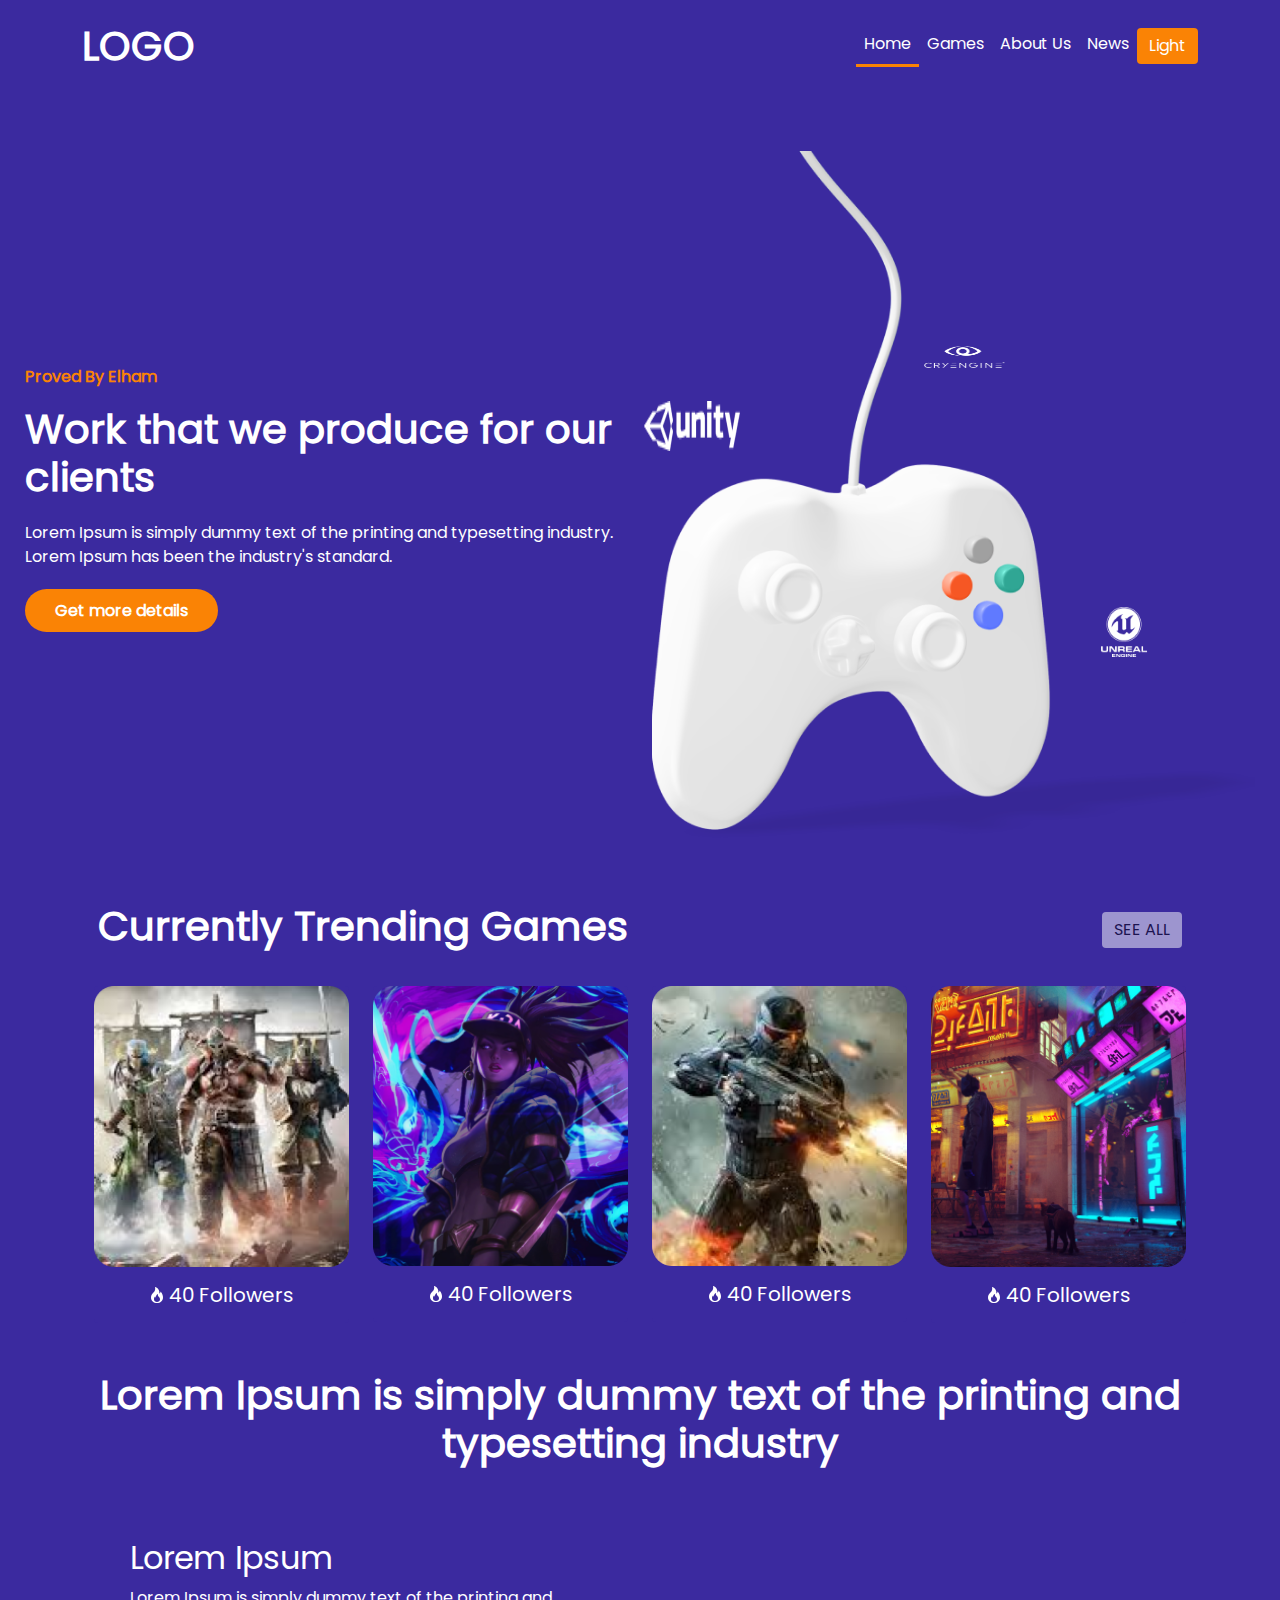
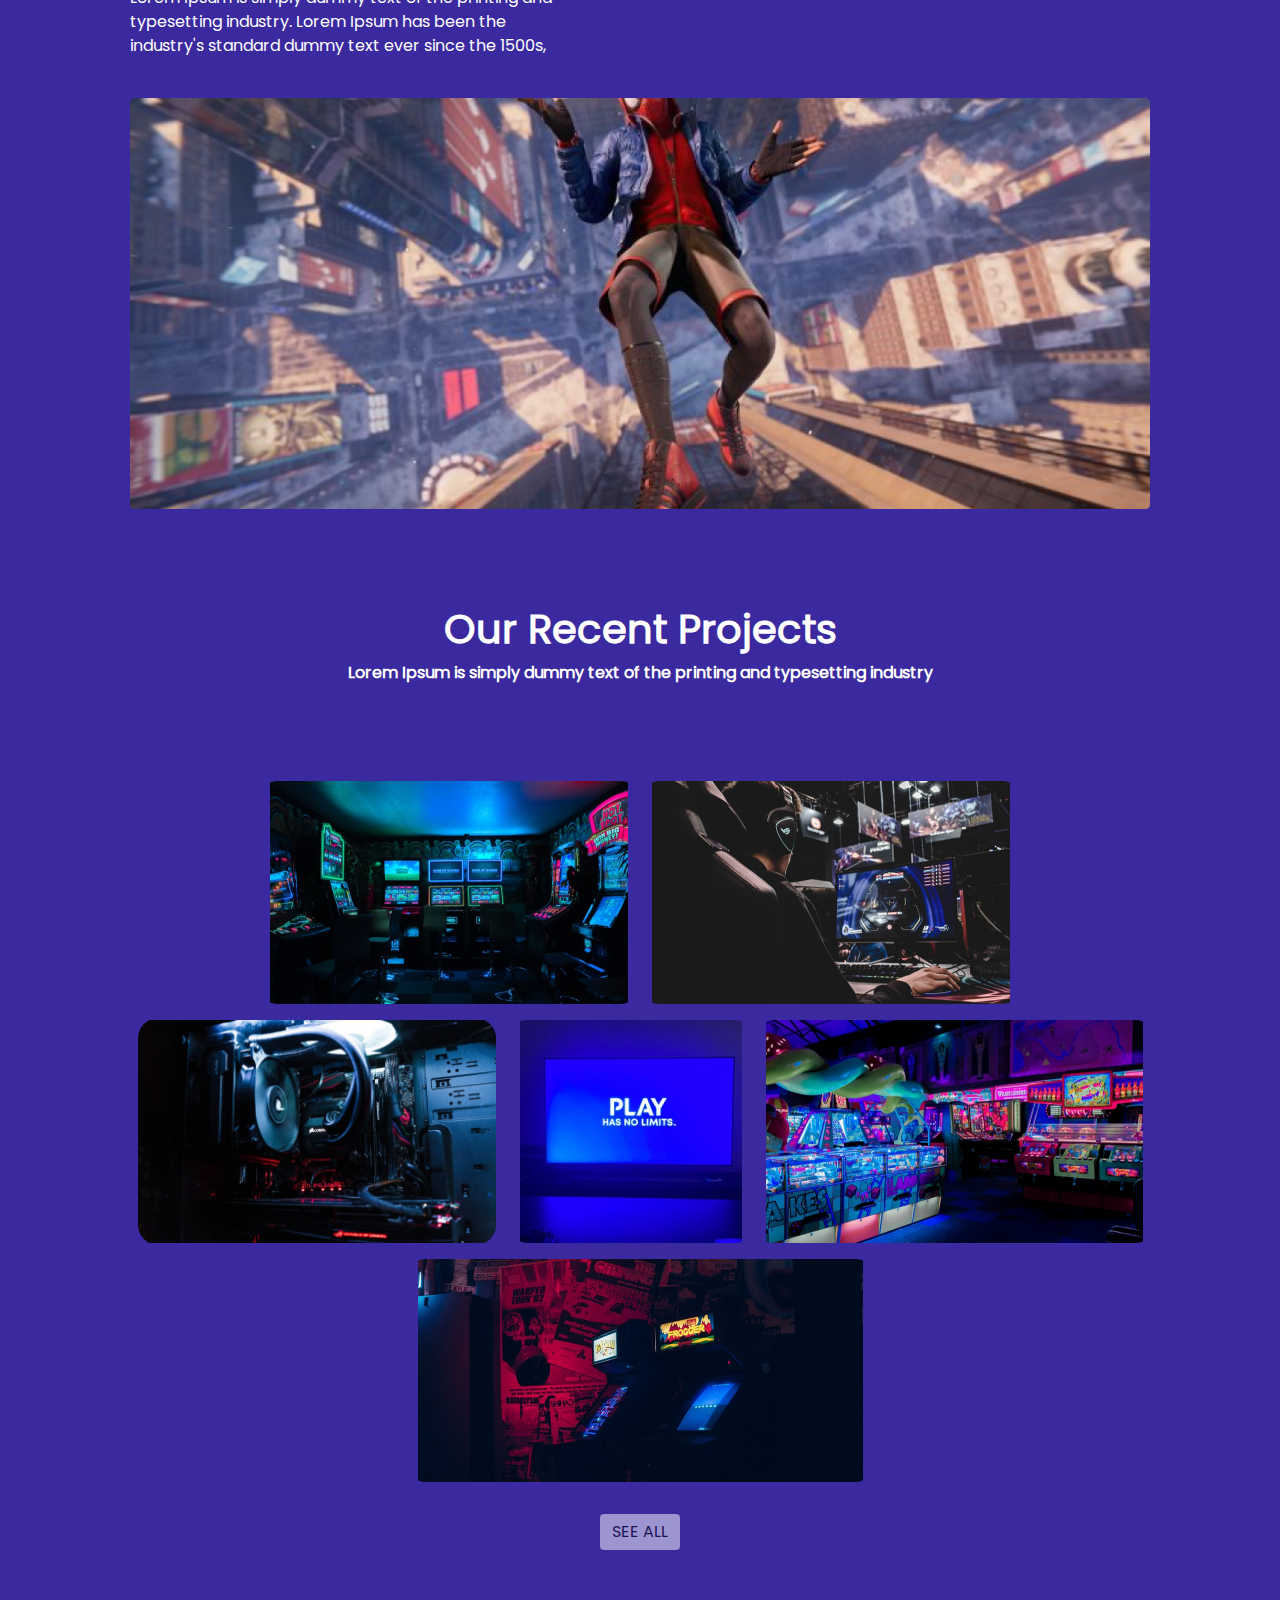
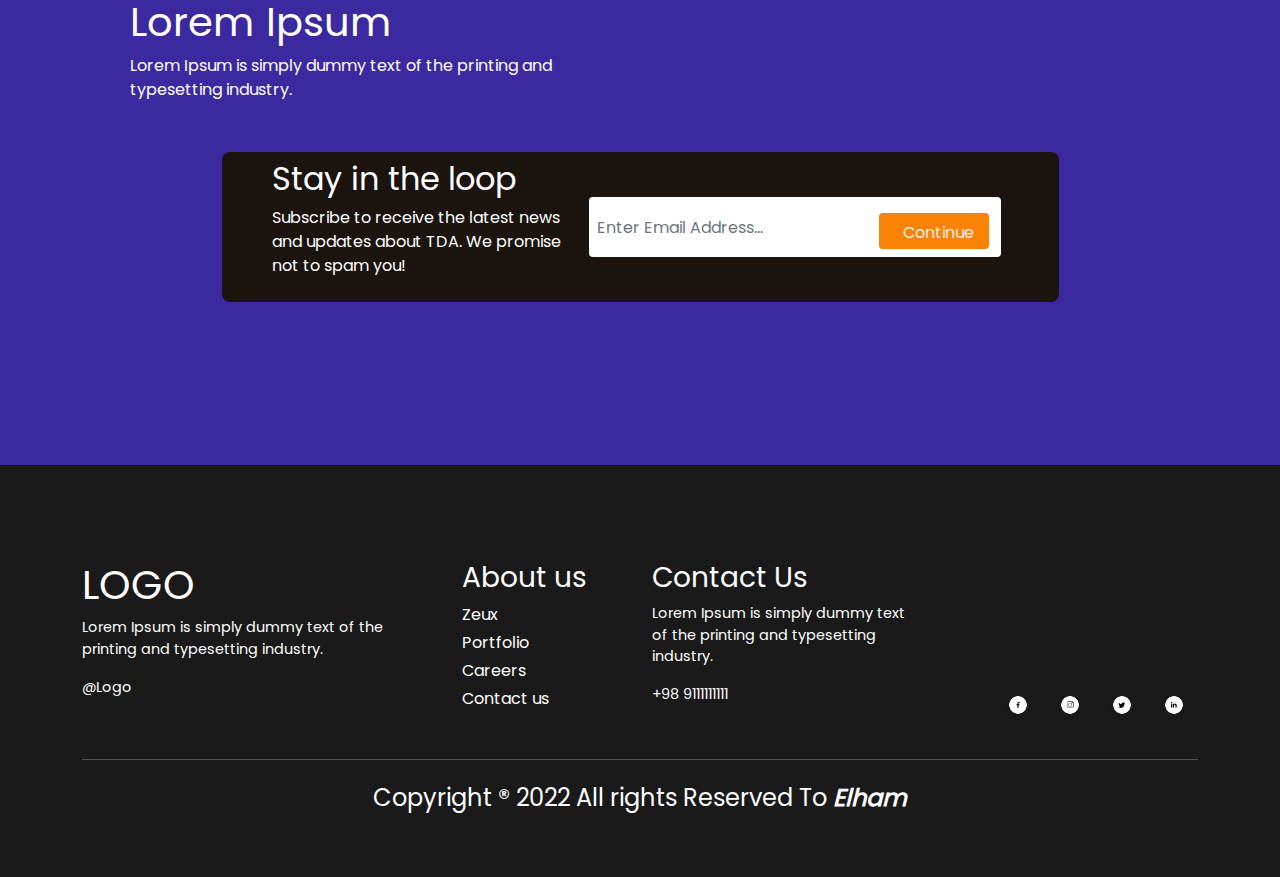
==== index.html @ fc18a687 "Add files via upload" ====
<!DOCTYPE html>
<html lang="en">
  <head>
    <meta charset="UTF-8">
    <meta name="viewport" content="width=device-width, initial-scale=1">
    <meta name="description" content="Description of website">
    <link rel="icon" type="image/png" href="assets/images/logo.png">
    
    <link href="./styles/bootstrap/bootstrap/css/bootstrap.css" rel="stylesheet">
    <link rel="stylesheet" href="styles/style.css">
    
    <title>Home</title>
    <style>
:root {
      --blueGradient: #3B2A9F;
      --bg-blue-gradient: var(--blueGradient);
      --secondary: #FA8305;
      --primary-100: #5141AA;
      --box_bg: #1C140F;
    }
  
    .blue-gradient-background {
      background: var(--bg-blue-gradient);
    }
    .secondary-color-bg {
      background: var(--secondary);
    }
    </style>  
  </head>
  <body>
<!-- Header -->
<header class="header container-lg d-flex justify-content-between align-items-center py-3">
  <h1 class="text-white fw-bold mb-0 mr-4">LOGO</h1>
  <nav class="navbar navbar-expand-lg navbar-light">
      <button class="navbar-toggler" type="button" data-toggle="collapse" data-target="#navbarNav" aria-controls="navbarNav" aria-expanded="false" aria-label="Toggle navigation">
        <img src="assets/images/document.png" alt="Menu" class="navbar-toggler-icon-custom">      </button>
      <div class="collapse navbar-collapse blue-gradient-background" id="navbarNav">
          <ul class="navbar-nav ml-auto">
              <li class="nav-item">
                  <a class="text-white nav-link custom-border-bottom" href="index.html">Home</a>
              </li>
              <li class="nav-item">
                  <a class="text-white nav-link" href="games.html">Games</a>
              </li>
              <li class="nav-item">
                  <a class="text-white nav-link" href="#foot">About Us</a>
              </li>
              <li class="nav-item">
                  <a class="text-white nav-link" href="news.html">News</a>
              </li>
          </ul>
          <button class="text-white btn custom-button-color my-2 my-sm-0" type="button">Light</button>
      </div>
  </nav>
</header>


<!-- Main -->
<main>
  
  <div class="showcase-section">
    <div class="container">
      <div class="row align-items-center flex-column-reverse flex-lg-row justify-content-between"> 
        <div class="col-lg-6 text-side">
          <p class="fw-bold" style="color: var(--secondary);">Proved By Elham</p>
          <h1 class="showcase-heading">Work that we produce for our clients</h1>
          <p class="showcase-text">Lorem Ipsum is simply dummy text of the printing and typesetting industry. Lorem Ipsum has been the industry's standard.</p>
          <a href="games.html" class="showcase-button">Get more details</a>
        </div>
        <div class="col-lg-6 image-side text-center">
          <div class="image-and-logos-wrapper"> 
            <div class="showcase-logos d-none d-lg-block">
              <img src="assets/images/cry 1.png" alt="CryEngine Logo" class="logo-cryengine">
              <img src="assets/images/unreal 1.png" alt="Unreal Engine Logo" class="logo-unreal">
              <img src="assets/images/unity 1.png" alt="Unity Logo" class="logo-unity">
            </div>
            <img src="assets/images/joy_stick 1.png" alt="Joystick" class="img-fluid joystick">
          </div>
        </div>
      </div>
    </div>
  </div>
  
      <!-- Part 2 -->
      <section class="trending-games container-lg">
        <div class="header d-flex justify-content-center align-items-center justify-content-lg-between py-1">
            <h1 class="text-white">Currently Trending Games</h1>
            <button class="btn btn-light see-all-btn d-lg-inline d-none">SEE ALL</button>
        </div>
        <ul class="d-flex justify-content-center align-items-start flex-wrap mt-4 row mx-0 list-unstyled">
            <li class="col-12 col-md-6 col-lg-3">
                <div class="card border-0" style="background-color: var(--blueGradient);">
                    <img src="./assets/images/Rectangle 23.png" class="card-img card-img-top rounded mx-auto d-block" alt="Game 1 Description">
                    <div class="card-body d-flex justify-content-center align-items-center py-2">
                        <svg class="bi bi-fire followers-icon" xmlns="http://www.w3.org/2000/svg" width="16" height="16" fill="currentColor" viewBox="0 0 16 16">
                          <path d="M8 16c3.314 0 6-2 6-5.5 0-1.5-.5-4-2.5-6 .25 1.5-1.25 2-1.25 2C11 4 9 .5 6 0c.357 2 .5 4-2 6-1.25 1-2 2.729-2 4.5C2 14 4.686 16 8 16m0-1c-1.657 0-3-1-3-2.75 0-.75.25-2 1.25-3C6.125 10 7 10.5 7 10.5c-.375-1.25.5-3.25 2-3.5-.179 1-.25 2 1 3 .625.5 1 1.364 1 2.25C11 14 9.657 15 8 15"/>
                        </svg>
                        <h5 class="text-white ms-1 mt-2">40 Followers</h5>
                    </div>
                </div>
            </li>
            <li class="col-12 col-md-6 col-lg-3">
              <div class="card border-0" style="background-color: var(--blueGradient);">
                  <img src="./assets/images/Rectangle 24.png" class="card-img card-img-top rounded mx-auto d-block" alt="Game 2 Description">
                  <div class="card-body d-flex justify-content-center align-items-center py-2">
                      <svg class="bi bi-fire followers-icon" xmlns="http://www.w3.org/2000/svg" width="16" height="16" fill="currentColor" viewBox="0 0 16 16">
                        <path d="M8 16c3.314 0 6-2 6-5.5 0-1.5-.5-4-2.5-6 .25 1.5-1.25 2-1.25 2C11 4 9 .5 6 0c.357 2 .5 4-2 6-1.25 1-2 2.729-2 4.5C2 14 4.686 16 8 16m0-1c-1.657 0-3-1-3-2.75 0-.75.25-2 1.25-3C6.125 10 7 10.5 7 10.5c-.375-1.25.5-3.25 2-3.5-.179 1-.25 2 1 3 .625.5 1 1.364 1 2.25C11 14 9.657 15 8 15"/>
                      </svg>
                      <h5 class="text-white ms-1 mt-2">40 Followers</h5>
                  </div>
              </div>
          </li>
          <li class="col-12 col-md-6 col-lg-3">
            <div class="card border-0" style="background-color: var(--blueGradient);">
                <img src="./assets/images/Rectangle 25.png" class="card-img card-img-top rounded mx-auto d-block" alt="Game 3 Description">
                <div class="card-body d-flex justify-content-center align-items-center py-2">
                    <svg class="bi bi-fire followers-icon" xmlns="http://www.w3.org/2000/svg" width="16" height="16" fill="currentColor" viewBox="0 0 16 16">
                      <path d="M8 16c3.314 0 6-2 6-5.5 0-1.5-.5-4-2.5-6 .25 1.5-1.25 2-1.25 2C11 4 9 .5 6 0c.357 2 .5 4-2 6-1.25 1-2 2.729-2 4.5C2 14 4.686 16 8 16m0-1c-1.657 0-3-1-3-2.75 0-.75.25-2 1.25-3C6.125 10 7 10.5 7 10.5c-.375-1.25.5-3.25 2-3.5-.179 1-.25 2 1 3 .625.5 1 1.364 1 2.25C11 14 9.657 15 8 15"/>
                    </svg>
                    <h5 class="text-white ms-1 mt-2">40 Followers</h5>
                </div>
            </div>
        </li>
        <li class="col-12 col-md-6 col-lg-3">
          <div class="card border-0" style="background-color: var(--blueGradient);">
              <img src="./assets/images/Rectangle 26.png" class="card-img card-img-top rounded mx-auto d-block" alt="Game 4 Description">
              <div class="card-body d-flex justify-content-center align-items-center py-2">
                  <svg class="bi bi-fire followers-icon" xmlns="http://www.w3.org/2000/svg" width="16" height="16" fill="currentColor" viewBox="0 0 16 16">
                    <path d="M8 16c3.314 0 6-2 6-5.5 0-1.5-.5-4-2.5-6 .25 1.5-1.25 2-1.25 2C11 4 9 .5 6 0c.357 2 .5 4-2 6-1.25 1-2 2.729-2 4.5C2 14 4.686 16 8 16m0-1c-1.657 0-3-1-3-2.75 0-.75.25-2 1.25-3C6.125 10 7 10.5 7 10.5c-.375-1.25.5-3.25 2-3.5-.179 1-.25 2 1 3 .625.5 1 1.364 1 2.25C11 14 9.657 15 8 15"/>
                  </svg>
                  <h5 class="text-white ms-1 mt-2">40 Followers</h5>
              </div>
          </div>
      </li>
        </ul>
    </section>
    
    
    
    
      <!-- Part 3 -->
      <section class="text-section container-lg ">
        <div class="title text-center my-4 ">
            <h1 class="text-white mt-5">Lorem Ipsum is simply dummy text of the printing and typesetting industry</h1>
        </div>
        <div class="content d-flex  flex-lg-row flex-column align-items-center m-lg-5">
          <div class="text-block col-lg-5 col-md-10 my-4 text-start">
            <h2 class="text-white">Lorem Ipsum</h2>
            <p class="text-white">Lorem Ipsum is simply dummy text of the printing and typesetting industry. Lorem Ipsum has been the industry's standard dummy text ever since the 1500s,</p>
        </div>        
            <div class="image-block ms-lg-6 mt-4 mt-lg-0 ">
                <img class="rounded-5" src="./assets/images/Rectangle 4.png" alt="Image description highlighting the context" style="object-fit: cover; object-position: center; width: 100%;">
            </div>
        </div>
    </section>
    
      <!-- Part 4 -->
      <section class="recent-projects container-lg">
        <div class="text-center my-4 pt-5 p-md-5">
            <h1 class="text-white">Our Recent Projects</h1>
            <p class="text-white">Lorem Ipsum is simply dummy text of the printing and typesetting industry</p>
        </div>
        <div class="project-images my-3">
          <div class="row justify-content-center mx-auto">
              <img class="img-fluid col-lg-4 col-md-6 col-12 rounded-5 my-2" src="assets/images/Rectangle 15 (1).png" alt="01" style="width: 100%; height: 223px;">
              <img class="img-fluid col-lg-4 col-md-6 col-12 rounded-5 my-2" src="assets/images/Rectangle 16 (1).png" alt="02" style="width: 100%; height: 223px;">
              <img class="img-fluid col-lg-4 col-md-6 col-12 rounded-5 my-2" src="assets/images/Rectangle 17 (1).png" alt="03" style="width: 100%; height: 223px;">
              <img class="img-fluid col-lg-4 col-md-6 d-none d-md-block rounded-5 my-2" src="assets/images/Rectangle 19 (1).png" alt="04" style="width: 100%; height: 223px;">
              <img class="img-fluid col-lg-4 col-md-6 d-none d-md-block rounded-5 my-2" src="assets/images/Rectangle 18 (1).png" alt="05" style="width: 100%; height: 223px;">
              <img class="img-fluid col-lg-4 col-md-6 d-none d-md-block rounded-5 my-2" src="assets/images/Rectangle 20 (1).png" alt="06" style="width: 100%; height: 223px;">
          </div>
      </div>
      
      </div>
      
        <div class="text-center my-4">
            <button class="btn btn-light text-black">SEE ALL</button>
        </div>
    </section>
    
      <!-- Part 5 -->
      <section class="subscription-section container-lg">
        <div class="text-container m-lg-5 text-center text-lg-start col-10 col-lg-5 my-4 mx-auto" >
            <h1 class="text-white">Lorem Ipsum</h1>
            <p class="text-white">Lorem Ipsum is simply dummy text of the printing and typesetting industry.</p>
        </div>
        <div class="subscription-box bg-box_bg py-2 w-75 rounded-4 mx-auto d-flex flex-column flex-lg-row align-items-center justify-content-center" style="background-color: var(--box_bg); padding: 50px; margin: 50px;">
            <div class="subscription-text col-11 col-lg-5 text-center text-lg-start">
                <h2 class="text-white">Stay in the loop</h2>
                <p class="text-white">Subscribe to receive the latest news and updates about TDA. We promise not to spam you!</p>
            </div>
            <div class="search_bar d-flex position-relative" style="width: 100%;">
              <input class="form-input form-control pe-5" type="text" placeholder="Enter Email Address..." aria-label="Email Address">
              <button class="btn btn-warning position-absolute end-0 top-0">Continue</button>
          </div>          
            </div>
        </div>
    </section>
    
    <!-- Footer -->
    <footer class="footer bg-box_bg w-100" id="foot">
      <div class="container-lg text-white justify-content-center pt-5">
          <div class="row py-2">
              <div class="footer-logo col-lg-4 col-md-6 col-sm-12 text-center text-lg-start">
                  <h1 class="f-bold">LOGO</h1>
                  <p>Lorem Ipsum is simply dummy text of the printing and typesetting industry.</p>
                  <p>@Logo</p>
              </div>
              <div class="footer-about col-lg-2 col-md-6 col-sm-12 text-center text-lg-start">
                  <h3>About us</h3>
                  <ul class="list-unstyled">
                      <li>Zeux</li>
                      <li>Portfolio</li>
                      <li>Careers</li>
                      <li>Contact us</li>
                  </ul>
              </div>
              <div class="footer-contact col-lg-3 col-md-12 col-sm-12 text-center text-lg-start">
                  <h3>Contact Us</h3>
                  <p>Lorem Ipsum is simply dummy text of the printing and typesetting industry.</p>
                  <p>+98 9111111111</p>
              </div>
              <div class="footer-social col-lg-3 col-md-12 col-sm-12 d-flex align-items-end justify-content-end">
                <div class="d-none d-md-block">
                    <img src="./assets/images/Group 5.png" alt="Facebook Logo" class="rounded-circle p-1 mx-1" width="40">
                    <img src="./assets/images/Group 11.png" alt="Instagram Logo" class="rounded-circle p-1 mx-1" width="40">
                    <img src="./assets/images/Group 10.png" alt="Twitter Logo" class="rounded-circle p-1 mx-1" width="40">
                    <img src="./assets/images/Group 9.png" alt="LinkedIn Logo" class="rounded-circle p-1 mx-1" width="40">
                </div>
                <div class="d-md-none text-center">
                    <img src="./assets/images/Group 5.png" alt="Facebook Logo" class="rounded-circle p-1 mx-1" width="40">
                    <img src="./assets/images/Group 11.png" alt="Instagram Logo" class="rounded-circle p-1 mx-1" width="40">
                    <img src="./assets/images/Group 10.png" alt="Twitter Logo" class="rounded-circle p-1 mx-1" width="40">
                    <img src="./assets/images/Group 9.png" alt="LinkedIn Logo" class="rounded-circle p-1 mx-1" width="40">
                </div>
            </div>
            
          </div>
          <hr class="footer-divider my-4">
          <div class="copyright text-center pb-3">
              <h4>Copyright ® 2022 All rights Reserved To <b><i>Elham</i></b></h4>
          </div>
      </div>
  </footer>
  
    <script src="https://code.jquery.com/jquery-3.5.1.slim.min.js"></script>
    <script src="https://cdn.jsdelivr.net/npm/@popperjs/core@2.5.4/dist/umd/popper.min.js"></script>
    <script src="https://maxcdn.bootstrapcdn.com/bootstrap/4.5.2/js/bootstrap.min.js"></script>
</body>
  </body>
</html>
---- styles/style.css ----
@font-face {
  font-family: poppins;
  src: url('../assets/fonts/Poppins-Regular.ttf'); 
}

@font-face {
  font-family: poppins-Bold;
  src: url('../assets/fonts/Poppins-Bold.ttf');
}

* {
  padding: 0;
  margin: 0;
  font-family: poppins;
  box-sizing: border-box;
}

:root {
  --black-700: #000;
  --blueGradiant: #3B2A9F;
  --secondary: #FA8305;
  --primary-100: #5141AA;
  --box_bg: #1C140F;
}

.header {
  display: flex;
  justify-content: space-between;
  align-items: center;  
  width: 100%;
  position: relative;
}

.navbar-toggler {
  border: none; 
  position: absolute;
  right: 0;  
  top: 0;   
}

@media (max-width: 768px) { 
  .header {
      justify-content: flex-start; 
  }

  .navbar {
    width: 100%;
  
}
  .navbar-collapse {
    position: absolute;
    background-color: rgba(0, 0, 0, 0.9);
    width: 100%;
    top: 56px;
    left: 0;
    z-index: 1000;
}

  .navbar-toggler {
    position: absolute;
    right: 0; 
    top: 0;  
}

h1.text-white.fw-bold.mb-0.mr-4 { 
    margin-right: auto; 
  }
}

.card-img {
  width: 251px; 
  height: 277px;
  transition: opacity 0.3s ease-in-out;
}

.card-img:hover {
  opacity: 0.7; 
}

.followers-icon {
  transition: transform 0.3s ease-in-out;
}

.card-body:hover .followers-icon {
  transform: scale(1.2); 
}

@media (max-width: 768px) { 
  .card-img {
      width: 100%; 
  }
}


@media (min-width: 992px) {
  .project-images img:nth-child(1),
  .project-images img:nth-child(2),
  .project-images img:nth-child(3) {
      max-width: 382px;
  }
  .project-images img:nth-child(4) {
      max-width: 246px;
  }
  .project-images img:nth-child(5) {
      max-width: 401px;
  }
  .project-images img:nth-child(6) {
      max-width: 469px;
  }
}

@media (min-width: 768px) and (max-width: 991px) { 
  .project-images img:nth-child(1) {
      max-width: 352px;
  }
  .project-images img:nth-child(2) {
      max-width: 280px;
  }
  .project-images img:nth-child(3) {
      max-width: 305px;
  }
  .project-images img:nth-child(4) {
      max-width: 335px;
  }
  .project-images img:nth-child(5) {
      max-width: 246px;
  }
  .project-images img:nth-child(6) {
      max-width: 401px;
  }
}

@media (max-width: 767px) { 
  .project-images img {
      display: none; 
  }
  .project-images img:nth-child(1),
  .project-images img:nth-child(2),
  .project-images img:nth-child(3) {
      display: block;
      max-width: 401px;
  }
}

@media screen and (min-width: 992px) { 
  .showcase-section .container {
    padding-left: 5px;
    padding-right: 5px;
  }
}

@media (min-width: 768px) and (max-width: 991px) {
  .card-container .game-card {
      flex: 0 0 calc(50% - 16px);
      max-width: calc(50% - 16px);
      margin-right: 16px;
      margin-bottom: 16px;
  }
  .card-container .game-card:nth-child(2n) {
      margin-right: 0;
  }
}

.game-card:hover .bi-fire {
  transform: scale(1.2);
  transition: transform 0.3s ease;
}

.game-card:hover .card-img-top {
  opacity: 0.7;
  transition: opacity 0.3s ease;
}

.section-main {
  display: flex;
  flex-direction: column;
  justify-content: center;
  align-items: center;
  margin: 1rem 0;
}

.content-area p, .content-area h1 {
  margin: 1rem 0;
  color: #FFF;
}

.custom-border-bottom {
  border-bottom: 3px solid var(--secondary);
}
.custom-button-color {
  background-color: var(--secondary);
  border: none; 
}

.btn-warning {
  background-color: var(--secondary);
  border: none;
  padding: 0.5rem 1.5rem;
  border-radius: 50px;
  margin-top: 1rem;
}

.trending-games .header {
  padding: 1rem;
  gap: 20px;
}

.trending-games h1 {
  color: #FFF;
  font-weight: bold;
}

.see-all-btn {
  background-color: #FFF;
  color: #000;
  border: none;
  opacity: 0.5;
  transition: opacity 0.3s;
}

.see-all-btn:hover {
  opacity: 1; 
}

.game-card {
  background:var(--blueGradiant); 
  margin: 0.5rem;
}

.game-card .card-info {
  padding: 0.5rem;
  align-items: center;
  display: flex;
  justify-content: center;
}

.card-img-top {
  width: 100%; 
  height: auto; 
}

.bi-fire {
  fill: #fff;
}

@media (min-width: 992px) {
  .game-card {
      width: calc(25% - 1rem); 
  }
}

.text-section .title h1 {
  font-weight: bold;
  color: #FFF;
}

.text-section .content {
  flex-wrap: wrap;
}

.text-section .text-block {
  text-align: center;
}

.text-section .image-block img {
  width: 100%; 
  height: auto; 
}

@media (min-width: 992px) {
  .text-section .content {
      justify-content: space-between; 
  }

  .text-section .text-block {
      text-align: left; 
  }
}

@media (min-width: 768px) and (max-width: 991px) {
  .project-images img {
      flex: 0 0 50%;
      max-width: 50%; 
  }
}


.recent-projects {
  color: #FFF; 
}

.recent-projects h1, .recent-projects p {
  font-weight: bold; 
}

.recent-projects  img {
  object-fit: cover;
  object-position: center; 
}

.recent-projects button {
  background-color: #FFF; 
  border: none; 
  opacity: 0.5;
  transition: opacity 0.3s;
}

.recent-projects button:hover {
  opacity: 1; 
}

@media (max-width: 992px) {
  .recent-projects  .col-md-6, .recent-projects  .col-md-3 {
      width: 100%; 
  }
}


.subscription-section {
  color: #FFF;
}

.subscription-box {
  background: #f0f0f0;
  padding: 1rem; 
  border-radius: 8px;
}

.subscription-text h2 {
  margin-bottom: 0.5rem; 
}

.form-input {
  border: none; 
  padding: 0.5rem; 
  margin-right: 0.5rem;
}

.btn-warning {
  background-color: var(--secondary); 
  border: none; 
}

@media (max-width: 768px) {
  .subscription-box {
      flex-direction: column;
  }

  .subscription-form {
      margin-top: 1rem; 
  }
}

.footer {
  background-color: #1a1a1a; 
  color: white;
  padding-top: 3rem;
}

.footer h1, .footer h3 {
  margin-bottom: 0.5rem;
}

.footer p {
  font-size: 0.9rem;
}

.footer ul {
  padding-left: 0;
}

.footer ul li {
  margin-bottom: 0.25rem;
}

.footer-social img {
  width: 40px;
  height: 40px; 
  border-radius: 50%; 
  padding: 0.25rem;
  margin: 0 0.25rem;
}

.footer-divider {
  border-color: white;
  border-width: 5px;
}

@media (max-width: 768px) {
  .footer-social {
      justify-content: center;
  }
}


.image-area img {
  display: none; 
}

@media (min-width: 768px) {
  .image-area img {
      display: inline; 
  }
}


body {
  background-color: var(--blueGradiant);
}

.logo {
  color: white;
  font-family: poppins-Bold;
}

.main {
  padding: 0 148px;
}


.trends {
  list-style: none;
  display: grid;
  grid-template-columns: auto auto auto auto;
  gap: 25px;
  justify-content: center;
}

.trend {
  margin: 10px;
}



.footer {
  margin-top: 163px;
  padding: 40px;
  font-family: poppins;
  width: 100%; 
  text-align: left; 
  justify-content: space-between;
}



.f1 {
  flex-basis: 20%; 
  min-width: 150px; 
  text-align: left; 
  margin-right: 50px;  
}


.f1 a, .f1 p {
  text-align: left;
}

.f1 ul { 
  list-style: none; 
  padding: 0; 
}


body, html {
  margin: 0;
  padding: 0;
  box-sizing: border-box;
}

.header, .footer {
  width: 100%;
  text-align: center;
}

a, .btn_h, .btn_11, .btn_21, .btn_43, .search_btn {
  cursor: pointer;
}

.img22, .img3, .img_421, .img_422, .img_423, .img_424, .img_425, .img_426, .img_f4 {
  width: 100%;
  height: auto;
}


.container {
  padding: 0 15px;
  margin: auto;
  max-width: 1140px; 
}

@media screen and (min-width: 1441px) {
  .container {
      padding: 0 150px;
  }
}

@media screen and (max-width: 1440px) {
  .container {
      max-width: 100%; 
      padding: 0 30px;
  }
}

@media screen and (max-width: 1439px) {
  .search {
    max-width: 300px;
  }
}


@media screen and (max-width: 1139px) {
  .container {
      max-width: 768px;
      padding: 0 20px;
  }

  .header div, .footer div, .div2, .div3, .div4, .div5 {
      flex-direction: column;
      align-items: center;
  }

  .nav-link, a {
      font-size: 14px;
      padding: 10px;
  }
  
  .btn_h, .btn_11, .btn_21, .btn_43, .search_btn {
      padding: 8px 16px;
  }
  .search {
    width: 100%; 
    max-width: 300px; 
    margin: auto; 
    padding: 5px 10px;
  }
}

@media screen and (max-width: 767px) {
  .container {
      max-width: 100%;
      padding: 0 10px;
  }

  .header, .footer, .div1, .div2, .div3, .div4, .div5 {
      flex-direction: column;
  }

  .nav-link, a {
      font-size: 12px;
  }
  
  .btn_h, .btn_11, .btn_21, .btn_43, .search_btn {
      width: 100%;
      margin: 5px 0; 
  }
  
  .search {
    max-width: 100px;
  }
 
}


body {
  margin: 0;
  padding: 0;
  font-family: Arial, sans-serif;
}
.showcase-section {
  background-color: var(--blueGradiant); 
  color: white;
  padding: 60px 20px;
}
.showcase-heading {
  font-weight: bold;
  margin-bottom: 20px;
}
.showcase-text {
  margin-bottom: 30px;
}
.showcase-button {
  background-color: var(--secondary); 
  color: white;
  border-radius: 50px;
  padding: 10px 30px;
  text-decoration: none;
  font-weight: bold;
}
.showcase-logos img {
  height: 50px; 
  margin: 0 10px;
}
@media (min-width: 992px) { 
  .row.align-items-center {
    flex-direction: row; 
  }
  .text-side {
    text-align: left;
    order: 1;
  }
  .image-side {
    order: 2; 
  }
}
@media (max-width: 991px) { 
  .row.align-items-center {
    flex-direction: column-reverse; 
  }
  .text-side {
    text-align: center;
  }
  .showcase-logos {
    display: block; 
  }
}
@media (max-width: 767px) { 
  .image-side {
    display: none;
  }
}


.image-and-logos-wrapper {
  position: relative;
}


@media (min-width: 1200px) { 
  .logo-cryengine, .logo-unreal, .logo-unity {
    position: absolute;
  }
  .logo-cryengine {
    width: 85px;
    height: 90px;
    top: 30%; 
    left: 50%; 
    transform: translateX(-50%) translateY(-50%);
  }
  .logo-unreal {
    top: 70%;
    right: 20%;
    transform: translateX(50%) translateY(-50%);

  }
  .logo-unity {
    width: 96px;
    height: 30px;
    top: 40%; 
    left: 5%;
    transform: translateX(-50%) translateY(-50%);
  }
}

.joystick {
  position: relative;
  z-index: 10; 
}

.search_bar {
  max-width: 500px; 
  height: 60px;
}

.form-input {
  width: 100%;
  height: 100%;
  margin-left: 10px;
  padding-right: 80px;
  border-radius: .25rem; 
}

.btn-warning {
  height: calc(1.5em + .75rem); 
  width: 110px;
  margin-right: 20px;
  border-radius: 0.25rem .25rem .25rem 0.25rem;
  border: 0;
  color: #f0f0f0;
}


@media (min-width: 992px) {
  .footer div {
      text-align: left;
  }
}

@media (max-width: 991px) {
  .footer div {
      text-align: center;
  }
}
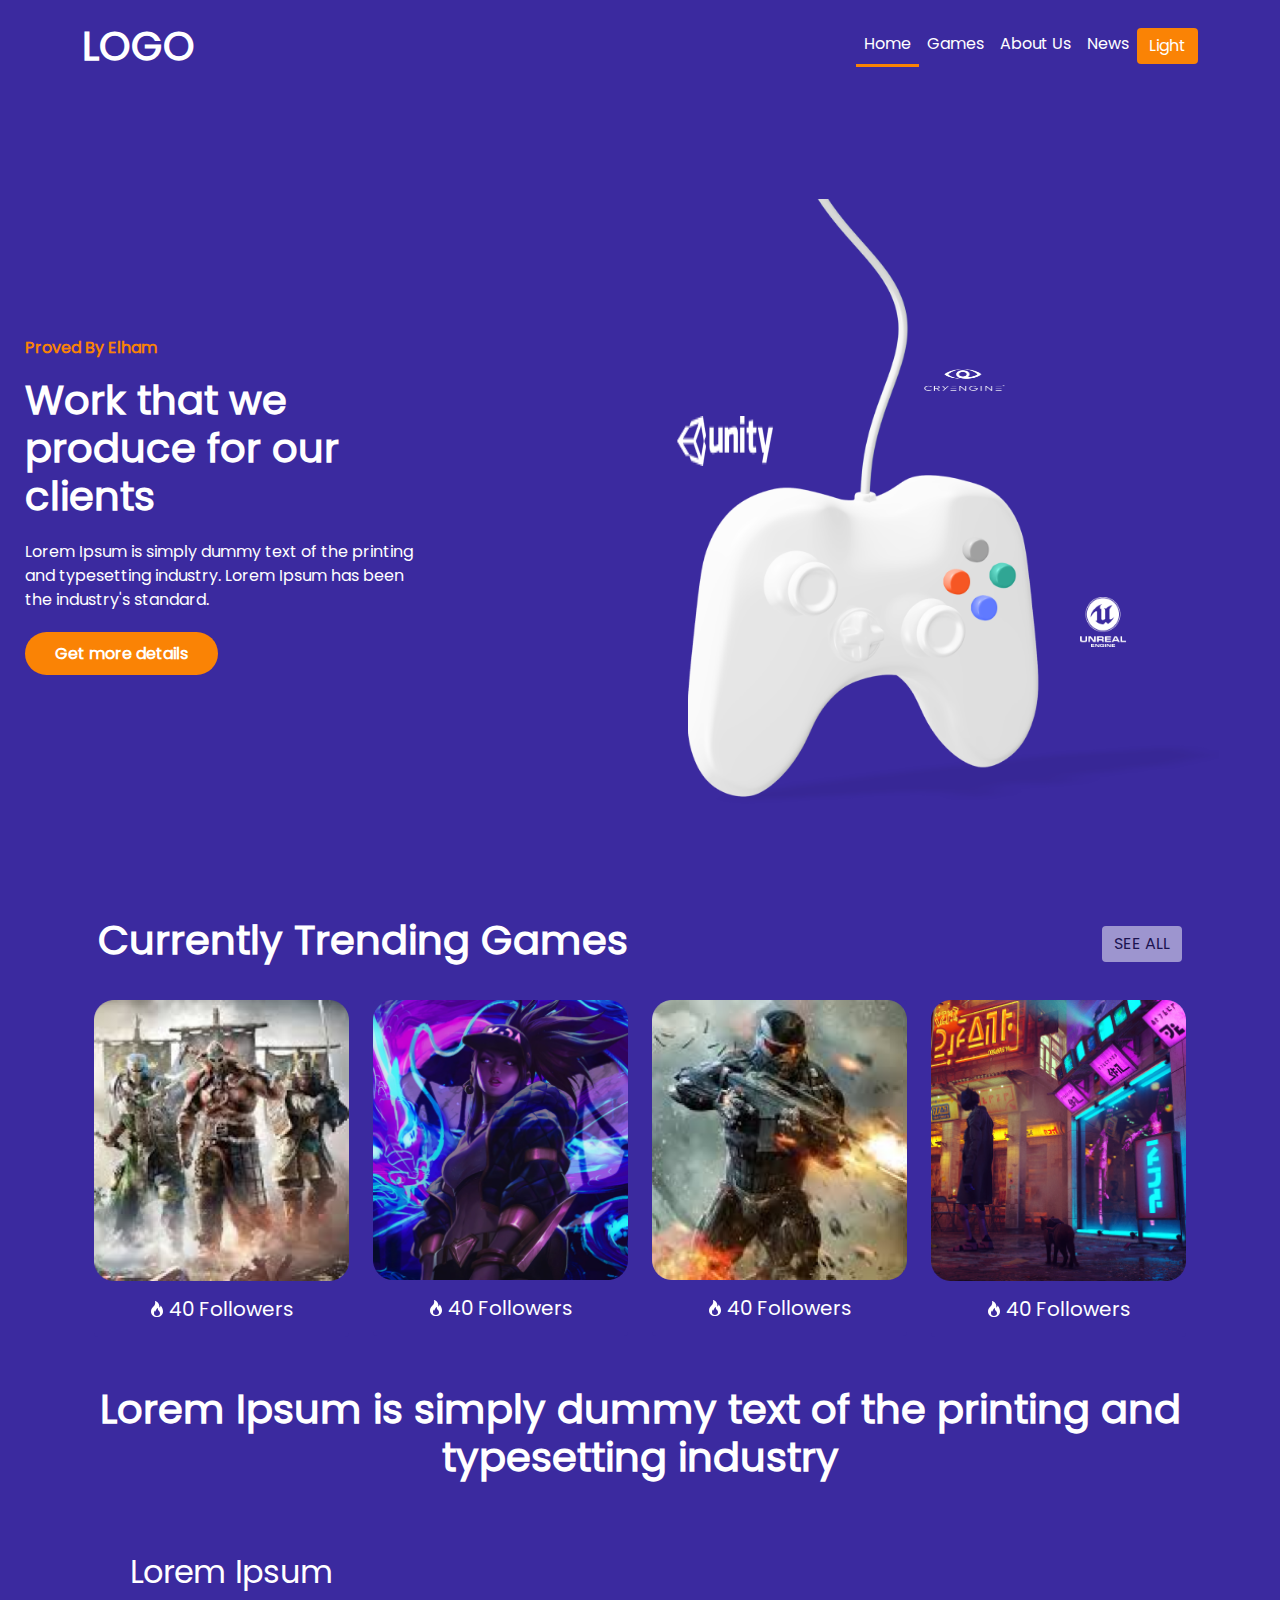
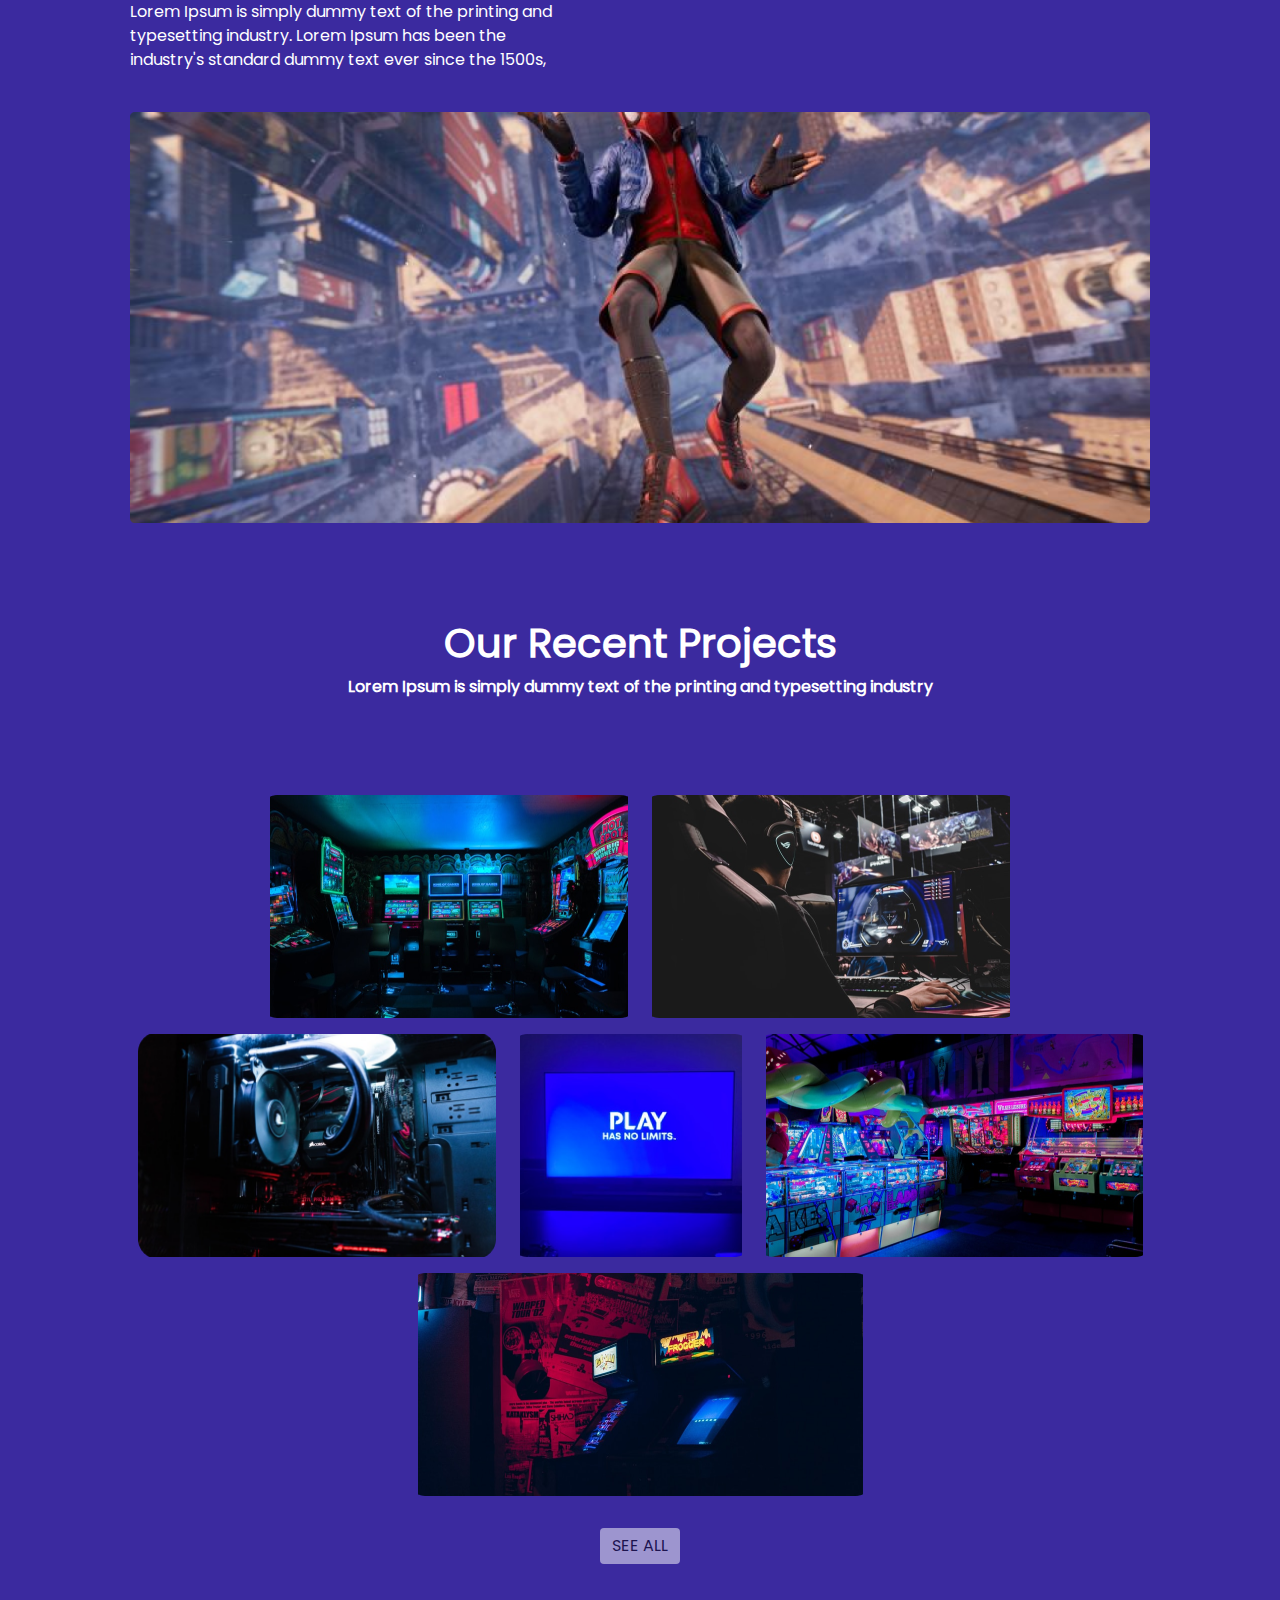
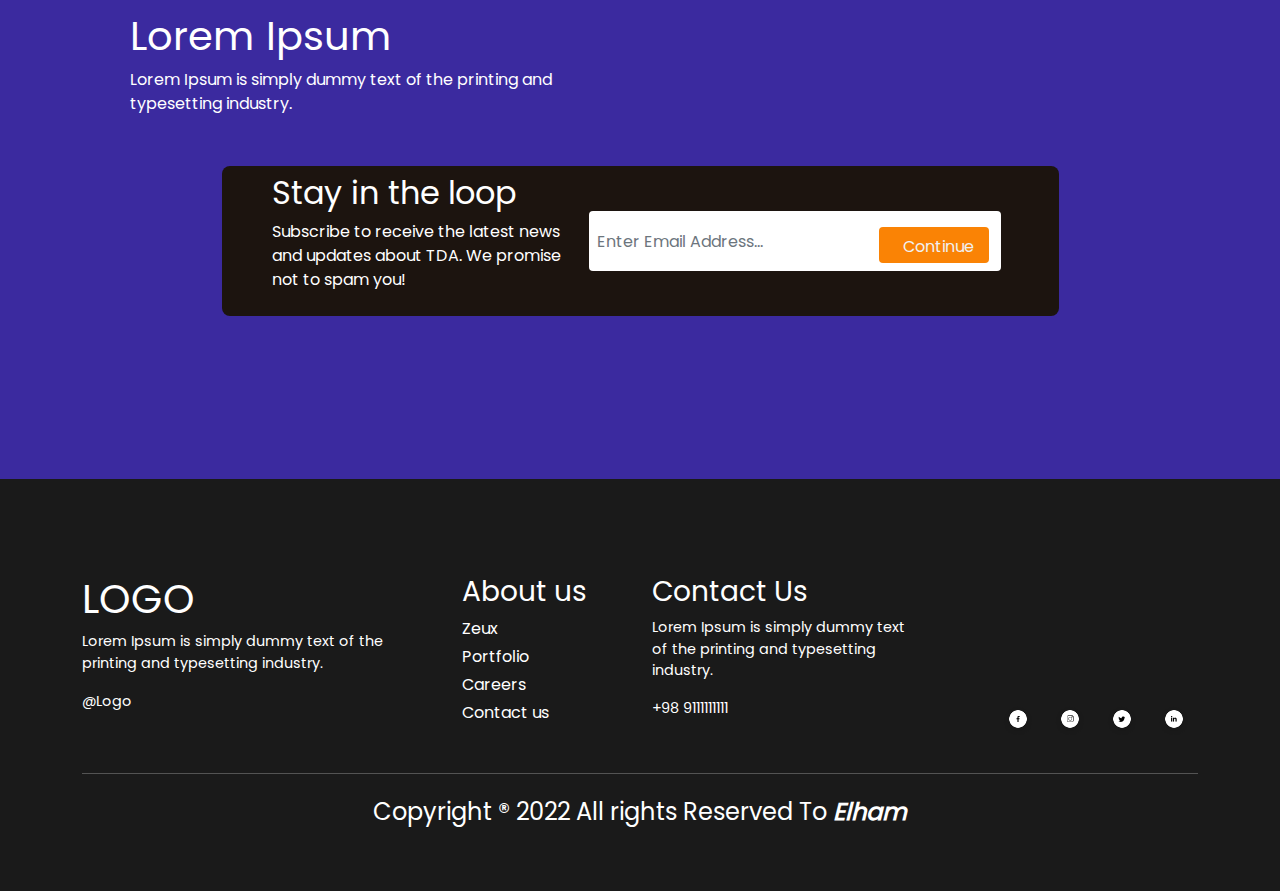
==== commit becdfc24: "Update index.html" ====
--- a/index.html
+++ b/index.html
@@ -61,13 +61,13 @@
   <div class="showcase-section">
     <div class="container">
       <div class="row align-items-center flex-column-reverse flex-lg-row justify-content-between"> 
-        <div class="col-lg-6 text-side">
+        <div class="col-lg-4 text-side">
           <p class="fw-bold" style="color: var(--secondary);">Proved By Elham</p>
           <h1 class="showcase-heading">Work that we produce for our clients</h1>
           <p class="showcase-text">Lorem Ipsum is simply dummy text of the printing and typesetting industry. Lorem Ipsum has been the industry's standard.</p>
           <a href="games.html" class="showcase-button">Get more details</a>
         </div>
-        <div class="col-lg-6 image-side text-center">
+        <div class="col-lg-6 image-side text-center p-5">
           <div class="image-and-logos-wrapper"> 
             <div class="showcase-logos d-none d-lg-block">
               <img src="assets/images/cry 1.png" alt="CryEngine Logo" class="logo-cryengine">
@@ -161,14 +161,15 @@
             <p class="text-white">Lorem Ipsum is simply dummy text of the printing and typesetting industry</p>
         </div>
         <div class="project-images my-3">
-          <div class="row justify-content-center mx-auto">
+           <div class="row justify-content-center mx-auto">
               <img class="img-fluid col-lg-4 col-md-6 col-12 rounded-5 my-2" src="assets/images/Rectangle 15 (1).png" alt="01" style="width: 100%; height: 223px;">
               <img class="img-fluid col-lg-4 col-md-6 col-12 rounded-5 my-2" src="assets/images/Rectangle 16 (1).png" alt="02" style="width: 100%; height: 223px;">
               <img class="img-fluid col-lg-4 col-md-6 col-12 rounded-5 my-2" src="assets/images/Rectangle 17 (1).png" alt="03" style="width: 100%; height: 223px;">
               <img class="img-fluid col-lg-4 col-md-6 d-none d-md-block rounded-5 my-2" src="assets/images/Rectangle 19 (1).png" alt="04" style="width: 100%; height: 223px;">
               <img class="img-fluid col-lg-4 col-md-6 d-none d-md-block rounded-5 my-2" src="assets/images/Rectangle 18 (1).png" alt="05" style="width: 100%; height: 223px;">
               <img class="img-fluid col-lg-4 col-md-6 d-none d-md-block rounded-5 my-2" src="assets/images/Rectangle 20 (1).png" alt="06" style="width: 100%; height: 223px;">
-          </div>
+          </div> 
+          
       </div>
       
       </div>
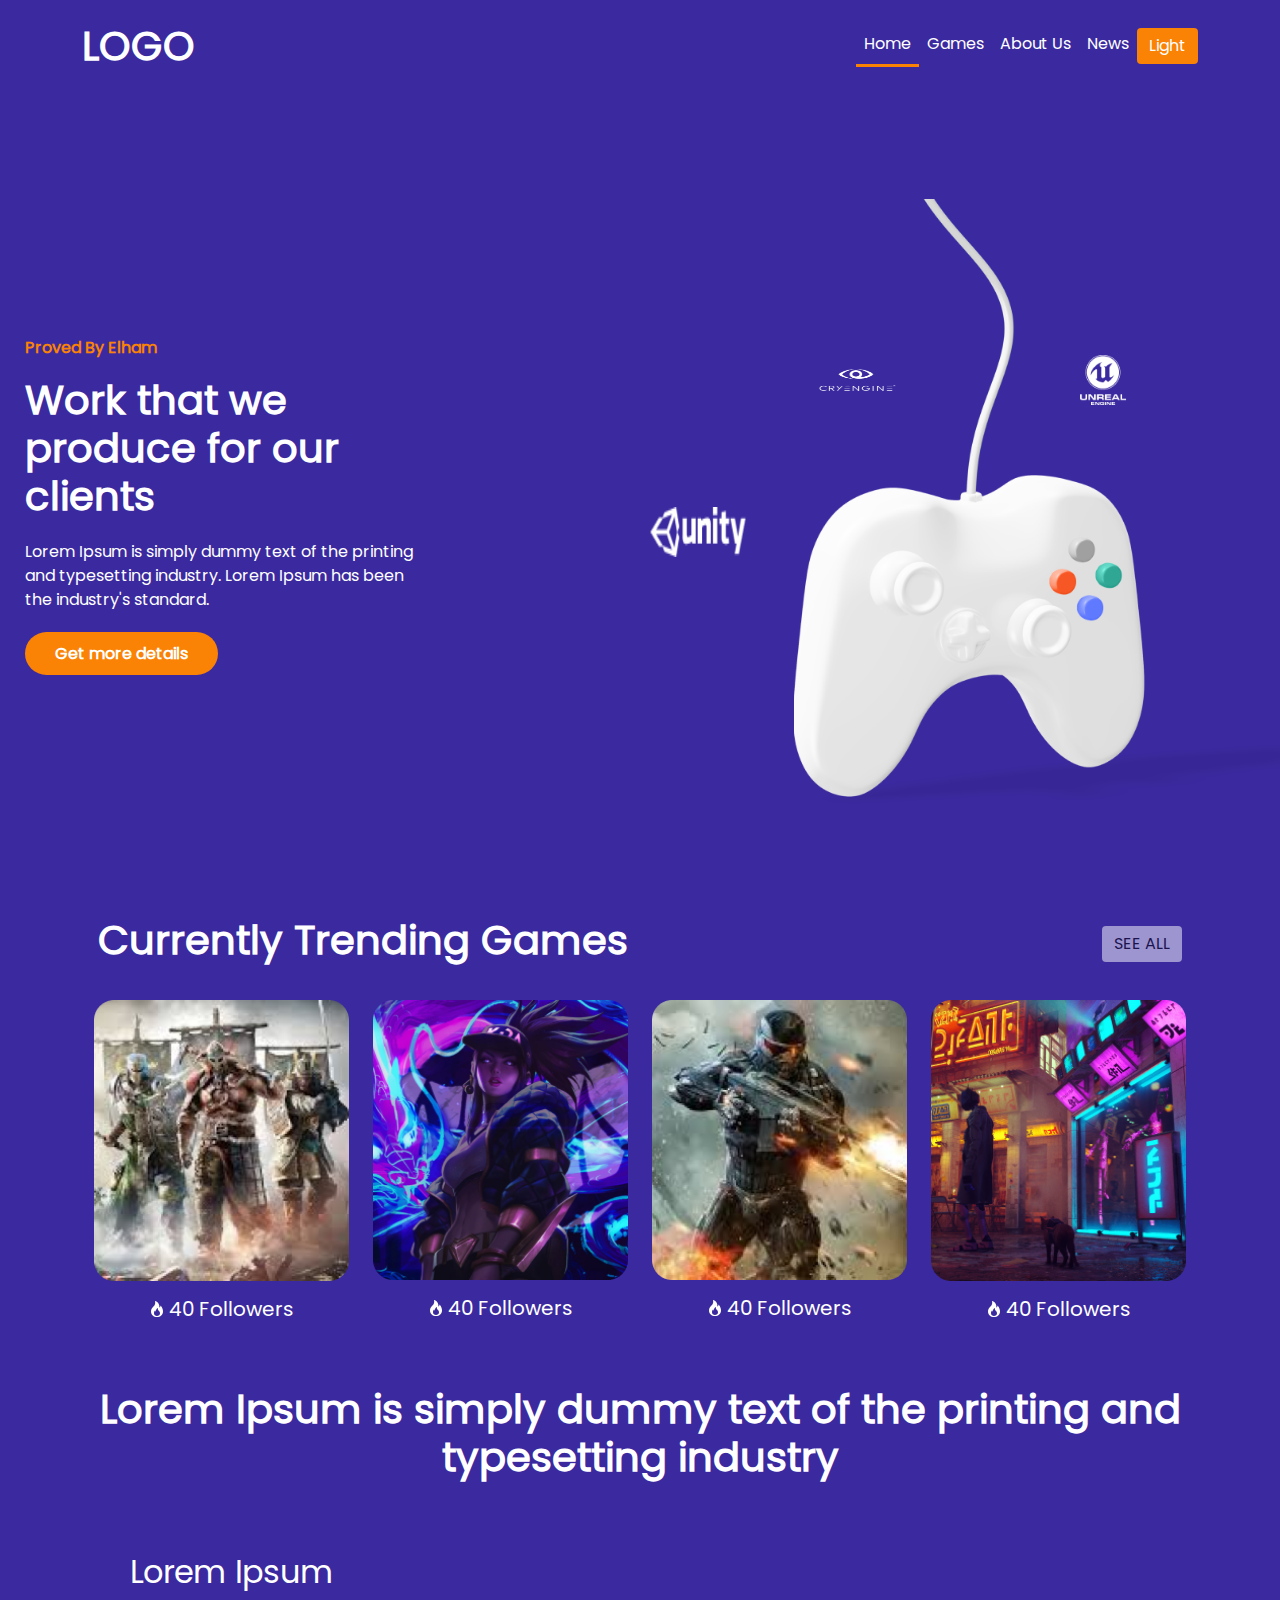
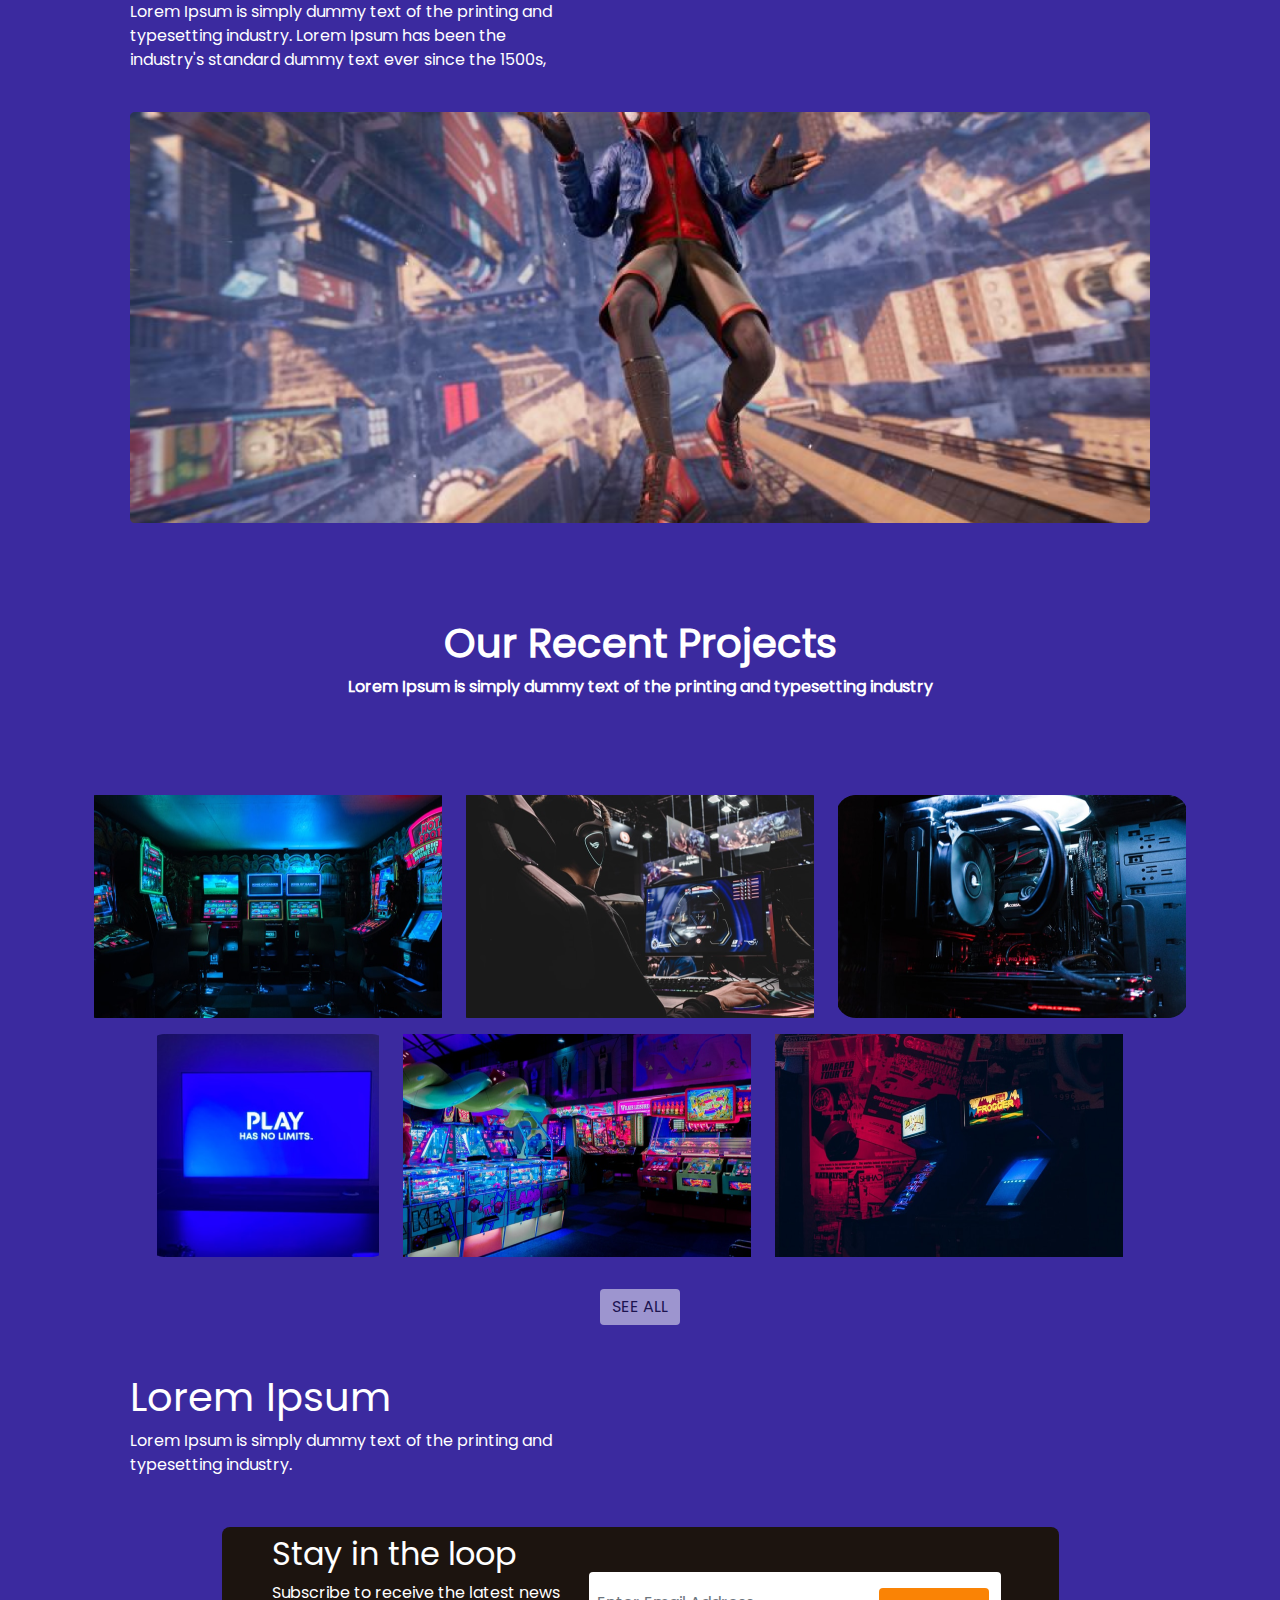
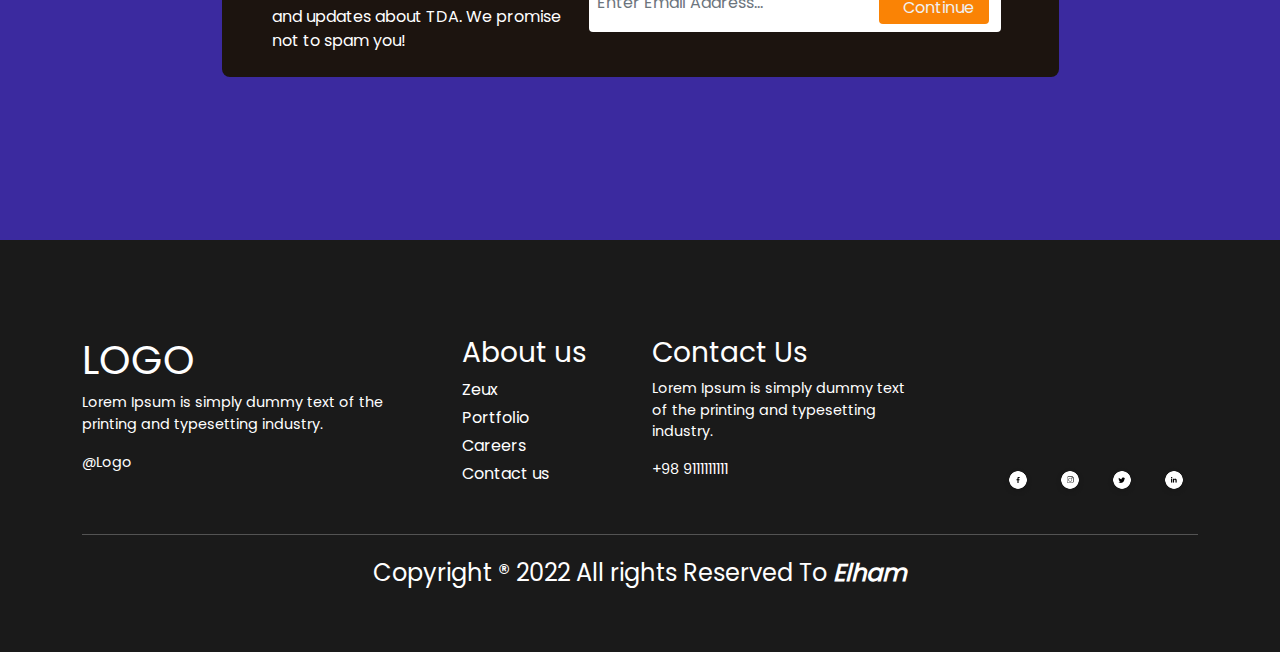
==== commit f2af2f24: "Update index.html" ====
--- a/index.html
+++ b/index.html
@@ -162,12 +162,12 @@
         </div>
         <div class="project-images my-3">
            <div class="row justify-content-center mx-auto">
-              <img class="img-fluid col-lg-4 col-md-6 col-12 rounded-5 my-2" src="assets/images/Rectangle 15 (1).png" alt="01" style="width: 100%; height: 223px;">
-              <img class="img-fluid col-lg-4 col-md-6 col-12 rounded-5 my-2" src="assets/images/Rectangle 16 (1).png" alt="02" style="width: 100%; height: 223px;">
-              <img class="img-fluid col-lg-4 col-md-6 col-12 rounded-5 my-2" src="assets/images/Rectangle 17 (1).png" alt="03" style="width: 100%; height: 223px;">
-              <img class="img-fluid col-lg-4 col-md-6 d-none d-md-block rounded-5 my-2" src="assets/images/Rectangle 19 (1).png" alt="04" style="width: 100%; height: 223px;">
-              <img class="img-fluid col-lg-4 col-md-6 d-none d-md-block rounded-5 my-2" src="assets/images/Rectangle 18 (1).png" alt="05" style="width: 100%; height: 223px;">
-              <img class="img-fluid col-lg-4 col-md-6 d-none d-md-block rounded-5 my-2" src="assets/images/Rectangle 20 (1).png" alt="06" style="width: 100%; height: 223px;">
+              <img class="img-fluid col-lg-4 col-md-6 col-12 rounded-5 my-2" src="assets/images/Rectangle 15 (1).png" alt="01" style=" height: 223px;">
+              <img class="img-fluid col-lg-4 col-md-6 col-12 rounded-5 my-2" src="assets/images/Rectangle 16 (1).png" alt="02" style=" height: 223px;">
+              <img class="img-fluid col-lg-4 col-md-6 col-12 rounded-5 my-2" src="assets/images/Rectangle 17 (1).png" alt="03" style=" height: 223px;">
+              <img class="img-fluid col-lg-4 col-md-6 d-none d-md-block rounded-5 my-2" src="assets/images/Rectangle 19 (1).png" alt="04" style=" height: 223px; ">
+              <img class="img-fluid col-lg-4 col-md-6 d-none d-md-block rounded-5 my-2" src="assets/images/Rectangle 18 (1).png" alt="05" style=" height: 223px;">
+              <img class="img-fluid col-lg-4 col-md-6 d-none d-md-block rounded-5 my-2" src="assets/images/Rectangle 20 (1).png" alt="06" style="height: 223px;">
           </div> 
           
       </div>
--- a/styles/style.css
+++ b/styles/style.css
@@ -630,23 +630,23 @@
     position: absolute;
   }
   .logo-cryengine {
-    width: 85px;
-    height: 90px;
+    width: 80px;
+    height: 105px;
     top: 30%; 
-    left: 50%; 
+    left: 30%; 
     transform: translateX(-50%) translateY(-50%);
   }
   .logo-unreal {
-    top: 70%;
+    top: 30%;
     right: 20%;
     transform: translateX(50%) translateY(-50%);
 
   }
   .logo-unity {
-    width: 96px;
-    height: 30px;
-    top: 40%; 
-    left: 5%;
+    width: 95px;
+    height: 40px;
+    top: 55%; 
+    left: 0%;
     transform: translateX(-50%) translateY(-50%);
   }
 }
@@ -654,6 +654,7 @@
 .joystick {
   position: relative;
   z-index: 10; 
+  left: 20%;
 }
 
 .search_bar {
